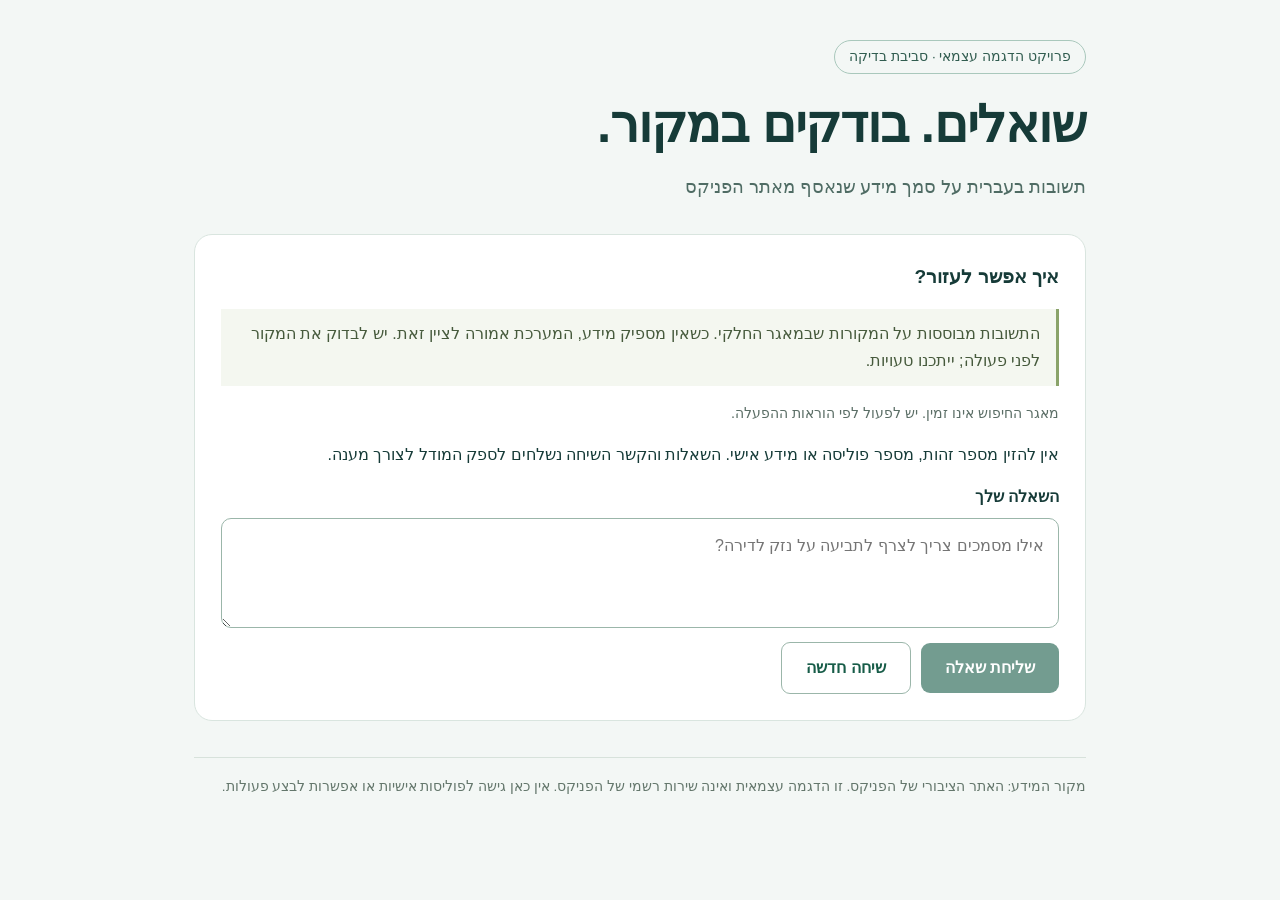
==== templates/index.html @ c669111d "Prepare Phoenix AI assistant submission" ====
<!doctype html>
<html lang="he" dir="rtl">
<head><meta charset="utf-8"><meta name="viewport" content="width=device-width,initial-scale=1"><title>שאלות ותשובות ממקורות הפניקס</title><link rel="stylesheet" href="/static/style.css"><script defer src="/static/app.js"></script></head>
<body><main class="shell"><header><span class="badge">פרויקט הדגמה עצמאי · סביבת בדיקה</span><h1>שואלים. בודקים במקור.</h1><p>תשובות בעברית על סמך מידע שנאסף מאתר הפניקס</p></header>
<section class="search-panel" aria-labelledby="search-title"><h2 id="search-title">איך אפשר לעזור?</h2><p class="notice">התשובות מבוססות על המקורות שבמאגר החלקי. כשאין מספיק מידע, המערכת אמורה לציין זאת. יש לבדוק את המקור לפני פעולה; ייתכנו טעויות.</p><p id="coverage">טוען את מצב המאגר…</p><p>אין להזין מספר זהות, מספר פוליסה או מידע אישי. השאלות והקשר השיחה נשלחים לספק המודל לצורך מענה.</p>
<form id="search-form"><label for="question">השאלה שלך</label><textarea id="question" maxlength="2000" required rows="3" placeholder="אילו מסמכים צריך לצרף לתביעה על נזק לדירה?"></textarea><button id="submit" type="submit" disabled>שליחת שאלה</button><button id="new-chat" type="button" class="secondary">שיחה חדשה</button></form></section>
<p id="status" role="status" aria-live="polite"></p><section id="results" aria-label="השיחה והמקורות"></section><footer>מקור המידע: האתר הציבורי של הפניקס. זו הדגמה עצמאית ואינה שירות רשמי של הפניקס. אין כאן גישה לפוליסות אישיות או אפשרות לבצע פעולות.</footer></main></body></html>
---- static/style.css ----
:root{font-family:Arial,sans-serif;color:#163b38;background:#f3f7f5;line-height:1.65}*{box-sizing:border-box}body{margin:0}.shell{max-width:940px;margin:auto;padding:40px 24px}header{margin-bottom:32px}.badge{display:inline-block;border:1px solid #a9c8bc;border-radius:30px;padding:5px 14px;font-size:.85rem;color:#315d50}h1{font-size:clamp(2rem,5vw,3.2rem);line-height:1.2;letter-spacing:-1px;margin:20px 0 12px}header p{font-size:1.1rem;color:#4f6c64}h2{font-size:1.2rem;margin:0 0 12px}.search-panel,article{background:white;border:1px solid #d9e5df;border-radius:18px;padding:26px;margin-bottom:20px}.notice{background:#f4f7f0;border-right:3px solid #8aa36a;padding:12px 16px;color:#465a3c}#coverage,small{color:#5b6e66;font-size:.9rem}label{display:block;font-weight:bold;margin-bottom:8px}textarea{display:block;width:100%;border:1px solid #9bb6aa;border-radius:10px;padding:14px;font:inherit;resize:vertical;color:inherit}textarea:focus,button:focus-visible,a:focus-visible{outline:3px solid #7caa90;outline-offset:3px}button{background:#175c48;color:white;border:0;border-radius:9px;padding:12px 24px;font:inherit;font-weight:bold;margin-top:14px;cursor:pointer}button:disabled{opacity:.6;cursor:wait}.source-text{white-space:pre-wrap;overflow-wrap:anywhere;font-size:.95rem;color:#344f46;border-top:1px solid #e1e9e5;padding-top:14px}a{color:#12624b;font-weight:bold;overflow-wrap:anywhere}small{display:block;margin-top:8px}footer{margin-top:36px;border-top:1px solid #d7e2db;padding-top:18px;font-size:.85rem;color:#64776c}@media(max-width:600px){.shell{padding:24px 14px}.search-panel,article{padding:18px}button{width:100%}}

.secondary{background:transparent;color:#175c48;border:1px solid #9bb6aa;margin-inline-start:10px}details{margin-top:16px;border-top:1px solid #d9e5df;padding-top:12px}summary{cursor:pointer;font-weight:bold}.answer-text{white-space:pre-wrap;overflow-wrap:anywhere}
.claim-proof{border:1px solid #d9e5df;border-radius:10px;background:#f7faf8;padding:10px 14px;margin-bottom:18px}.claim-proof summary{font-size:.9rem}.claim-proof blockquote{white-space:pre-wrap;overflow-wrap:anywhere;border-right:3px solid #8aa36a;margin:12px 0;padding:8px 14px;color:#344f46}
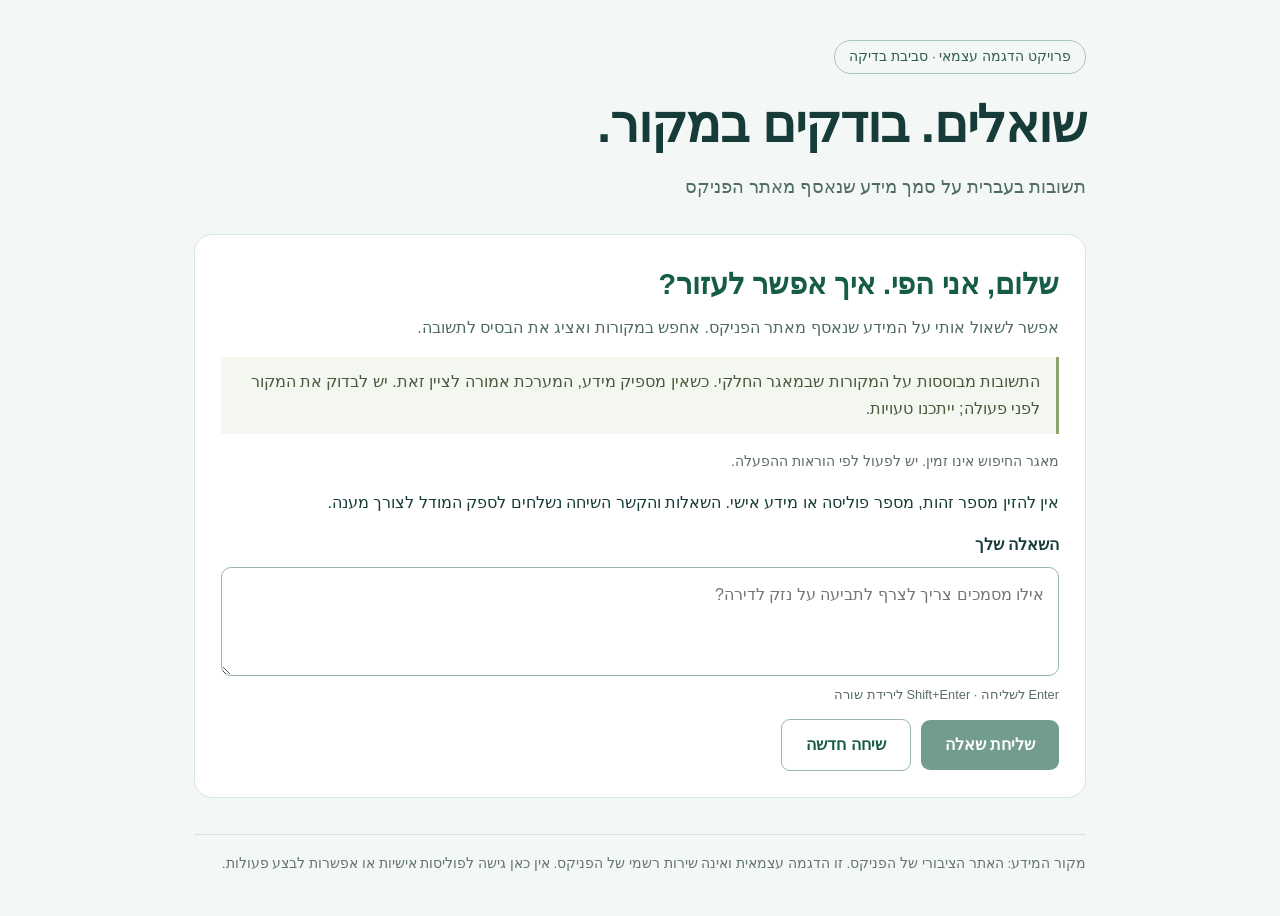
==== commit 8a4c9de7: "Improve greeting, loading indicator and answer links" ====
--- a/templates/index.html
+++ b/templates/index.html
@@ -2,6 +2,6 @@
 <html lang="he" dir="rtl">
 <head><meta charset="utf-8"><meta name="viewport" content="width=device-width,initial-scale=1"><title>שאלות ותשובות ממקורות הפניקס</title><link rel="stylesheet" href="/static/style.css"><script defer src="/static/app.js"></script></head>
 <body><main class="shell"><header><span class="badge">פרויקט הדגמה עצמאי · סביבת בדיקה</span><h1>שואלים. בודקים במקור.</h1><p>תשובות בעברית על סמך מידע שנאסף מאתר הפניקס</p></header>
-<section class="search-panel" aria-labelledby="search-title"><h2 id="search-title">איך אפשר לעזור?</h2><p class="notice">התשובות מבוססות על המקורות שבמאגר החלקי. כשאין מספיק מידע, המערכת אמורה לציין זאת. יש לבדוק את המקור לפני פעולה; ייתכנו טעויות.</p><p id="coverage">טוען את מצב המאגר…</p><p>אין להזין מספר זהות, מספר פוליסה או מידע אישי. השאלות והקשר השיחה נשלחים לספק המודל לצורך מענה.</p>
-<form id="search-form"><label for="question">השאלה שלך</label><textarea id="question" maxlength="2000" required rows="3" placeholder="אילו מסמכים צריך לצרף לתביעה על נזק לדירה?"></textarea><button id="submit" type="submit" disabled>שליחת שאלה</button><button id="new-chat" type="button" class="secondary">שיחה חדשה</button></form></section>
+<section class="search-panel" aria-labelledby="search-title"><h2 id="search-title" class="greeting">שלום, אני הפי. איך אפשר לעזור?</h2><p class="intro">אפשר לשאול אותי על המידע שנאסף מאתר הפניקס. אחפש במקורות ואציג את הבסיס לתשובה.</p><p class="notice">התשובות מבוססות על המקורות שבמאגר החלקי. כשאין מספיק מידע, המערכת אמורה לציין זאת. יש לבדוק את המקור לפני פעולה; ייתכנו טעויות.</p><p id="coverage">טוען את מצב המאגר…</p><p>אין להזין מספר זהות, מספר פוליסה או מידע אישי. השאלות והקשר השיחה נשלחים לספק המודל לצורך מענה.</p>
+<form id="search-form"><label for="question">השאלה שלך</label><textarea id="question" aria-describedby="keyboard-hint" maxlength="2000" required rows="3" placeholder="אילו מסמכים צריך לצרף לתביעה על נזק לדירה?"></textarea><small id="keyboard-hint">Enter לשליחה · Shift+Enter לירידת שורה</small><button id="submit" type="submit" disabled>שליחת שאלה</button><button id="new-chat" type="button" class="secondary">שיחה חדשה</button></form></section>
 <p id="status" role="status" aria-live="polite"></p><section id="results" aria-label="השיחה והמקורות"></section><footer>מקור המידע: האתר הציבורי של הפניקס. זו הדגמה עצמאית ואינה שירות רשמי של הפניקס. אין כאן גישה לפוליסות אישיות או אפשרות לבצע פעולות.</footer></main></body></html>
--- a/static/style.css
+++ b/static/style.css
@@ -2,3 +2,5 @@
 
 .secondary{background:transparent;color:#175c48;border:1px solid #9bb6aa;margin-inline-start:10px}details{margin-top:16px;border-top:1px solid #d9e5df;padding-top:12px}summary{cursor:pointer;font-weight:bold}.answer-text{white-space:pre-wrap;overflow-wrap:anywhere}
 .claim-proof{border:1px solid #d9e5df;border-radius:10px;background:#f7faf8;padding:10px 14px;margin-bottom:18px}.claim-proof summary{font-size:.9rem}.claim-proof blockquote{white-space:pre-wrap;overflow-wrap:anywhere;border-right:3px solid #8aa36a;margin:12px 0;padding:8px 14px;color:#344f46}
+
+.greeting{font-size:clamp(1.35rem,3.6vw,1.8rem);color:#175c48;margin-bottom:6px}.intro{color:#4f6c64;margin-top:0}#keyboard-hint{font-size:.8rem}#status.is-loading{display:flex;align-items:center;gap:12px;padding:12px 0}#status.is-loading::before{content:"";display:inline-block;flex:0 0 28px;width:28px;height:28px;border:3px solid #cfe1d7;border-top-color:#175c48;border-inline-end-color:#91ab73;border-radius:50%;animation:happy-spin .9s linear infinite}@keyframes happy-spin{to{transform:rotate(360deg)}}@media(prefers-reduced-motion:reduce){#status.is-loading::before{animation:none}}
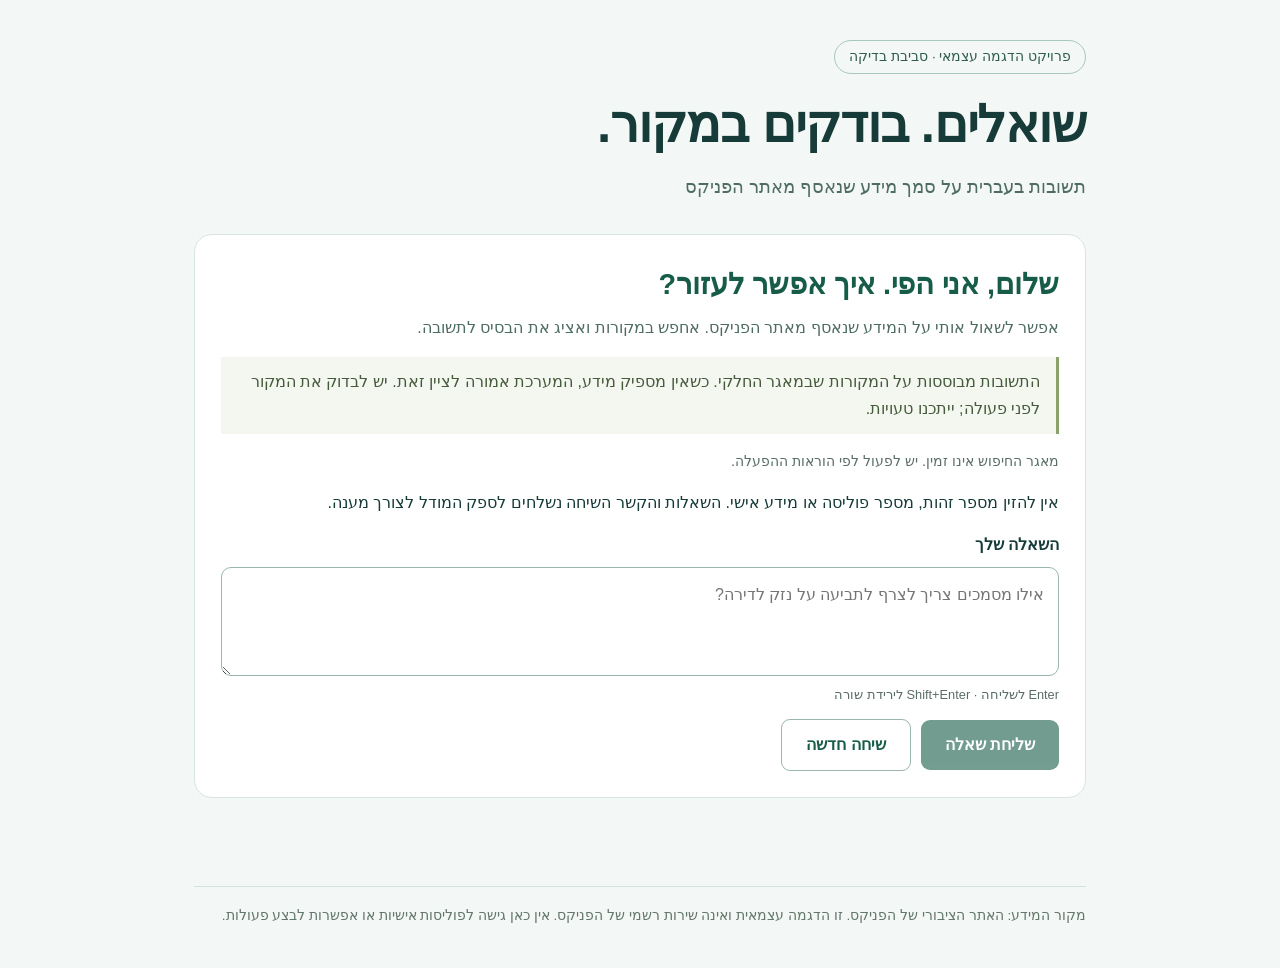
==== commit 93fa01d2: "Animate original Phoenix logo while waiting" ====
--- a/templates/index.html
+++ b/templates/index.html
@@ -4,4 +4,4 @@
 <body><main class="shell"><header><span class="badge">פרויקט הדגמה עצמאי · סביבת בדיקה</span><h1>שואלים. בודקים במקור.</h1><p>תשובות בעברית על סמך מידע שנאסף מאתר הפניקס</p></header>
 <section class="search-panel" aria-labelledby="search-title"><h2 id="search-title" class="greeting">שלום, אני הפי. איך אפשר לעזור?</h2><p class="intro">אפשר לשאול אותי על המידע שנאסף מאתר הפניקס. אחפש במקורות ואציג את הבסיס לתשובה.</p><p class="notice">התשובות מבוססות על המקורות שבמאגר החלקי. כשאין מספיק מידע, המערכת אמורה לציין זאת. יש לבדוק את המקור לפני פעולה; ייתכנו טעויות.</p><p id="coverage">טוען את מצב המאגר…</p><p>אין להזין מספר זהות, מספר פוליסה או מידע אישי. השאלות והקשר השיחה נשלחים לספק המודל לצורך מענה.</p>
 <form id="search-form"><label for="question">השאלה שלך</label><textarea id="question" aria-describedby="keyboard-hint" maxlength="2000" required rows="3" placeholder="אילו מסמכים צריך לצרף לתביעה על נזק לדירה?"></textarea><small id="keyboard-hint">Enter לשליחה · Shift+Enter לירידת שורה</small><button id="submit" type="submit" disabled>שליחת שאלה</button><button id="new-chat" type="button" class="secondary">שיחה חדשה</button></form></section>
-<p id="status" role="status" aria-live="polite"></p><section id="results" aria-label="השיחה והמקורות"></section><footer>מקור המידע: האתר הציבורי של הפניקס. זו הדגמה עצמאית ואינה שירות רשמי של הפניקס. אין כאן גישה לפוליסות אישיות או אפשרות לבצע פעולות.</footer></main></body></html>
+<div class="response-status"><span id="loading-brand" class="loading-brand" hidden aria-hidden="true"><img src="/static/phoenix-logo.png" width="119" height="42" alt=""></span><p id="status" role="status" aria-live="polite"></p></div><section id="results" aria-label="השיחה והמקורות"></section><footer>מקור המידע: האתר הציבורי של הפניקס. זו הדגמה עצמאית ואינה שירות רשמי של הפניקס. אין כאן גישה לפוליסות אישיות או אפשרות לבצע פעולות.</footer></main></body></html>
--- a/static/style.css
+++ b/static/style.css
@@ -4,3 +4,6 @@
 .claim-proof{border:1px solid #d9e5df;border-radius:10px;background:#f7faf8;padding:10px 14px;margin-bottom:18px}.claim-proof summary{font-size:.9rem}.claim-proof blockquote{white-space:pre-wrap;overflow-wrap:anywhere;border-right:3px solid #8aa36a;margin:12px 0;padding:8px 14px;color:#344f46}
 
 .greeting{font-size:clamp(1.35rem,3.6vw,1.8rem);color:#175c48;margin-bottom:6px}.intro{color:#4f6c64;margin-top:0}#keyboard-hint{font-size:.8rem}#status.is-loading{display:flex;align-items:center;gap:12px;padding:12px 0}#status.is-loading::before{content:"";display:inline-block;flex:0 0 28px;width:28px;height:28px;border:3px solid #cfe1d7;border-top-color:#175c48;border-inline-end-color:#91ab73;border-radius:50%;animation:happy-spin .9s linear infinite}@keyframes happy-spin{to{transform:rotate(360deg)}}@media(prefers-reduced-motion:reduce){#status.is-loading::before{animation:none}}
+
+/* Original Phoenix logo, animated with CSS only while a request is pending. */
+.response-status{display:flex;align-items:center;gap:16px;flex-wrap:wrap}.loading-brand{display:inline-flex;align-items:center;justify-content:center;position:relative;isolation:isolate;overflow:hidden;background:#111c3f;border-radius:12px;padding:12px 18px;flex-shrink:0}.loading-brand[hidden]{display:none}.loading-brand img{display:block;width:119px;height:42px;animation:phoenix-breathe 2.2s ease-in-out infinite alternate}.loading-brand::after{content:"";position:absolute;inset:0;pointer-events:none;background:linear-gradient(105deg,transparent 35%,rgba(255,255,255,.95) 50%,transparent 65%);background-size:250% 100%;-webkit-mask:url('/static/phoenix-logo.png') center / 119px 42px no-repeat;mask:url('/static/phoenix-logo.png') center / 119px 42px no-repeat;animation:phoenix-light 2.2s ease-in-out infinite alternate}#status.is-loading::before{display:none}@keyframes phoenix-light{from{background-position:150% 0}to{background-position:-150% 0}}@keyframes phoenix-breathe{from{opacity:.68}to{opacity:1}}@media(prefers-reduced-motion:reduce){.loading-brand img,.loading-brand::after{animation:none}}
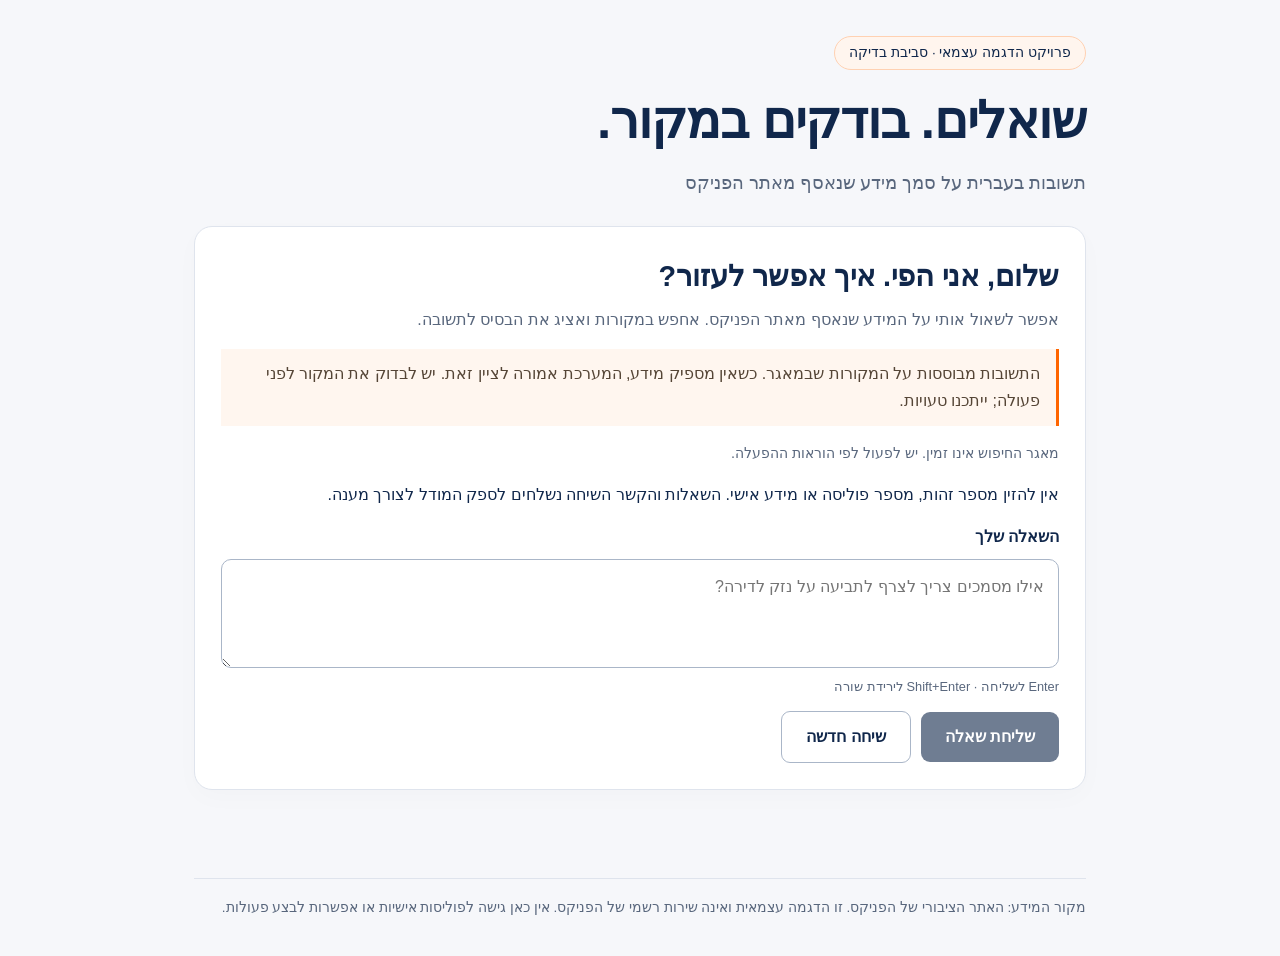
==== commit 19d7918d: "Update Happy branding and interface wording" ====
--- a/templates/index.html
+++ b/templates/index.html
@@ -1,7 +1,7 @@
 <!doctype html>
 <html lang="he" dir="rtl">
-<head><meta charset="utf-8"><meta name="viewport" content="width=device-width,initial-scale=1"><title>שאלות ותשובות ממקורות הפניקס</title><link rel="stylesheet" href="/static/style.css"><script defer src="/static/app.js"></script></head>
+<head><meta charset="utf-8"><meta name="viewport" content="width=device-width,initial-scale=1"><link rel="icon" type="image/png" href="/static/happy-bot.png?v=1"><meta name="theme-color" content="#10274b"><title>שאלות ותשובות ממקורות הפניקס</title><link rel="stylesheet" href="/static/style.css?v=happy-orange-2"><script defer src="/static/app.js?v=happy-orange-2"></script></head>
 <body><main class="shell"><header><span class="badge">פרויקט הדגמה עצמאי · סביבת בדיקה</span><h1>שואלים. בודקים במקור.</h1><p>תשובות בעברית על סמך מידע שנאסף מאתר הפניקס</p></header>
-<section class="search-panel" aria-labelledby="search-title"><h2 id="search-title" class="greeting">שלום, אני הפי. איך אפשר לעזור?</h2><p class="intro">אפשר לשאול אותי על המידע שנאסף מאתר הפניקס. אחפש במקורות ואציג את הבסיס לתשובה.</p><p class="notice">התשובות מבוססות על המקורות שבמאגר החלקי. כשאין מספיק מידע, המערכת אמורה לציין זאת. יש לבדוק את המקור לפני פעולה; ייתכנו טעויות.</p><p id="coverage">טוען את מצב המאגר…</p><p>אין להזין מספר זהות, מספר פוליסה או מידע אישי. השאלות והקשר השיחה נשלחים לספק המודל לצורך מענה.</p>
+<section class="search-panel" aria-labelledby="search-title"><h2 id="search-title" class="greeting">שלום, אני הפי. איך אפשר לעזור?</h2><p class="intro">אפשר לשאול אותי על המידע שנאסף מאתר הפניקס. אחפש במקורות ואציג את הבסיס לתשובה.</p><p class="notice">התשובות מבוססות על המקורות שבמאגר. כשאין מספיק מידע, המערכת אמורה לציין זאת. יש לבדוק את המקור לפני פעולה; ייתכנו טעויות.</p><p id="coverage">טוען את מצב המאגר…</p><p>אין להזין מספר זהות, מספר פוליסה או מידע אישי. השאלות והקשר השיחה נשלחים לספק המודל לצורך מענה.</p>
 <form id="search-form"><label for="question">השאלה שלך</label><textarea id="question" aria-describedby="keyboard-hint" maxlength="2000" required rows="3" placeholder="אילו מסמכים צריך לצרף לתביעה על נזק לדירה?"></textarea><small id="keyboard-hint">Enter לשליחה · Shift+Enter לירידת שורה</small><button id="submit" type="submit" disabled>שליחת שאלה</button><button id="new-chat" type="button" class="secondary">שיחה חדשה</button></form></section>
-<div class="response-status"><span id="loading-brand" class="loading-brand" hidden aria-hidden="true"><img src="/static/phoenix-logo.png" width="119" height="42" alt=""></span><p id="status" role="status" aria-live="polite"></p></div><section id="results" aria-label="השיחה והמקורות"></section><footer>מקור המידע: האתר הציבורי של הפניקס. זו הדגמה עצמאית ואינה שירות רשמי של הפניקס. אין כאן גישה לפוליסות אישיות או אפשרות לבצע פעולות.</footer></main></body></html>
+<div class="response-status"><span id="loading-brand" class="loading-brand" hidden aria-hidden="true"><span class="bot-face"><img src="/static/happy-bot.png" width="112" height="112" alt=""><svg class="bot-visor" viewBox="0 0 348 154" aria-hidden="true" focusable="false"><defs><linearGradient id="visor-blue" x2="1" y2="1"><stop stop-color="#142f57"/><stop offset="1" stop-color="#0d2041"/></linearGradient></defs><rect width="348" height="154" rx="77" fill="url(#visor-blue)"/><g class="bot-eyes" fill="none" stroke="#ff6500" stroke-width="15" stroke-linecap="round"><path d="M78 89 Q104 50 130 89"/><path d="M219 89 Q245 50 271 89"/></g></svg></span><span class="loading-dots"><i></i><i></i><i></i></span></span><p id="status" role="status" aria-live="polite"></p></div><section id="results" aria-label="השיחה והמקורות"></section><footer>מקור המידע: האתר הציבורי של הפניקס. זו הדגמה עצמאית ואינה שירות רשמי של הפניקס. אין כאן גישה לפוליסות אישיות או אפשרות לבצע פעולות.</footer></main></body></html>
--- a/static/style.css
+++ b/static/style.css
@@ -1,9 +1,8 @@
-:root{font-family:Arial,sans-serif;color:#163b38;background:#f3f7f5;line-height:1.65}*{box-sizing:border-box}body{margin:0}.shell{max-width:940px;margin:auto;padding:40px 24px}header{margin-bottom:32px}.badge{display:inline-block;border:1px solid #a9c8bc;border-radius:30px;padding:5px 14px;font-size:.85rem;color:#315d50}h1{font-size:clamp(2rem,5vw,3.2rem);line-height:1.2;letter-spacing:-1px;margin:20px 0 12px}header p{font-size:1.1rem;color:#4f6c64}h2{font-size:1.2rem;margin:0 0 12px}.search-panel,article{background:white;border:1px solid #d9e5df;border-radius:18px;padding:26px;margin-bottom:20px}.notice{background:#f4f7f0;border-right:3px solid #8aa36a;padding:12px 16px;color:#465a3c}#coverage,small{color:#5b6e66;font-size:.9rem}label{display:block;font-weight:bold;margin-bottom:8px}textarea{display:block;width:100%;border:1px solid #9bb6aa;border-radius:10px;padding:14px;font:inherit;resize:vertical;color:inherit}textarea:focus,button:focus-visible,a:focus-visible{outline:3px solid #7caa90;outline-offset:3px}button{background:#175c48;color:white;border:0;border-radius:9px;padding:12px 24px;font:inherit;font-weight:bold;margin-top:14px;cursor:pointer}button:disabled{opacity:.6;cursor:wait}.source-text{white-space:pre-wrap;overflow-wrap:anywhere;font-size:.95rem;color:#344f46;border-top:1px solid #e1e9e5;padding-top:14px}a{color:#12624b;font-weight:bold;overflow-wrap:anywhere}small{display:block;margin-top:8px}footer{margin-top:36px;border-top:1px solid #d7e2db;padding-top:18px;font-size:.85rem;color:#64776c}@media(max-width:600px){.shell{padding:24px 14px}.search-panel,article{padding:18px}button{width:100%}}
-
-.secondary{background:transparent;color:#175c48;border:1px solid #9bb6aa;margin-inline-start:10px}details{margin-top:16px;border-top:1px solid #d9e5df;padding-top:12px}summary{cursor:pointer;font-weight:bold}.answer-text{white-space:pre-wrap;overflow-wrap:anywhere}
-.claim-proof{border:1px solid #d9e5df;border-radius:10px;background:#f7faf8;padding:10px 14px;margin-bottom:18px}.claim-proof summary{font-size:.9rem}.claim-proof blockquote{white-space:pre-wrap;overflow-wrap:anywhere;border-right:3px solid #8aa36a;margin:12px 0;padding:8px 14px;color:#344f46}
-
-.greeting{font-size:clamp(1.35rem,3.6vw,1.8rem);color:#175c48;margin-bottom:6px}.intro{color:#4f6c64;margin-top:0}#keyboard-hint{font-size:.8rem}#status.is-loading{display:flex;align-items:center;gap:12px;padding:12px 0}#status.is-loading::before{content:"";display:inline-block;flex:0 0 28px;width:28px;height:28px;border:3px solid #cfe1d7;border-top-color:#175c48;border-inline-end-color:#91ab73;border-radius:50%;animation:happy-spin .9s linear infinite}@keyframes happy-spin{to{transform:rotate(360deg)}}@media(prefers-reduced-motion:reduce){#status.is-loading::before{animation:none}}
-
-/* Original Phoenix logo, animated with CSS only while a request is pending. */
-.response-status{display:flex;align-items:center;gap:16px;flex-wrap:wrap}.loading-brand{display:inline-flex;align-items:center;justify-content:center;position:relative;isolation:isolate;overflow:hidden;background:#111c3f;border-radius:12px;padding:12px 18px;flex-shrink:0}.loading-brand[hidden]{display:none}.loading-brand img{display:block;width:119px;height:42px;animation:phoenix-breathe 2.2s ease-in-out infinite alternate}.loading-brand::after{content:"";position:absolute;inset:0;pointer-events:none;background:linear-gradient(105deg,transparent 35%,rgba(255,255,255,.95) 50%,transparent 65%);background-size:250% 100%;-webkit-mask:url('/static/phoenix-logo.png') center / 119px 42px no-repeat;mask:url('/static/phoenix-logo.png') center / 119px 42px no-repeat;animation:phoenix-light 2.2s ease-in-out infinite alternate}#status.is-loading::before{display:none}@keyframes phoenix-light{from{background-position:150% 0}to{background-position:-150% 0}}@keyframes phoenix-breathe{from{opacity:.68}to{opacity:1}}@media(prefers-reduced-motion:reduce){.loading-brand img,.loading-brand::after{animation:none}}
+/* Phoenix-inspired palette matched to the supplied Happy bot logo. */
+:root{font-family:Arial,sans-serif;color:#10274b;background:#f6f7fa;line-height:1.65;--orange:#ff6500;--navy:#10274b;--muted:#59677d;--border:#dfe4ed}
+*{box-sizing:border-box}body{margin:0}.shell{max-width:940px;margin:auto;padding:36px 24px}header{margin-bottom:28px;position:relative}.header-bot{display:block;object-fit:contain;margin-bottom:8px}.badge{display:inline-block;border:1px solid #ffd1b2;border-radius:30px;padding:5px 14px;font-size:.85rem;color:var(--navy);background:#fff5ee}h1{font-size:clamp(2rem,5vw,3.2rem);line-height:1.2;letter-spacing:-1px;margin:20px 0 12px}header p{font-size:1.1rem;color:var(--muted)}h2{font-size:1.2rem;margin:0 0 12px}.search-panel,article{background:white;border:1px solid var(--border);border-radius:18px;padding:26px;margin-bottom:20px;box-shadow:0 8px 26px #10274b05}.notice{background:#fff6ef;border-right:3px solid var(--orange);padding:12px 16px;color:#554536}#coverage,small{color:var(--muted);font-size:.9rem}label{display:block;font-weight:bold;margin-bottom:8px}textarea{display:block;width:100%;border:1px solid #aab6c8;border-radius:10px;padding:14px;font:inherit;resize:vertical;color:inherit;background:#fff}textarea:focus,button:focus-visible,a:focus-visible{outline:3px solid #ffb786;outline-offset:3px}button{background:var(--navy);color:white;border:0;border-radius:9px;padding:12px 24px;font:inherit;font-weight:bold;margin-top:14px;cursor:pointer}button:hover:not(:disabled){background:#203e68}button:disabled{opacity:.6;cursor:wait}.secondary{background:transparent;color:var(--navy);border:1px solid #aab6c8;margin-inline-start:10px}.secondary:hover:not(:disabled){background:#fff3e9}.source-text{white-space:pre-wrap;overflow-wrap:anywhere;font-size:.95rem;color:#3f506a;border-top:1px solid var(--border);padding-top:14px}a{color:#183f79;font-weight:bold;overflow-wrap:anywhere;text-decoration-thickness:1px;text-underline-offset:3px}small{display:block;margin-top:8px}footer{margin-top:36px;border-top:1px solid var(--border);padding-top:18px;font-size:.85rem;color:var(--muted)}details{margin-top:16px;border-top:1px solid var(--border);padding-top:12px}summary{cursor:pointer;font-weight:bold}.answer-text{white-space:pre-wrap;overflow-wrap:anywhere}.claim-proof{border:1px solid var(--border);border-radius:10px;background:#f7f9fc;padding:10px 14px;margin-bottom:18px}.claim-proof summary{font-size:.9rem}.claim-proof blockquote{white-space:pre-wrap;overflow-wrap:anywhere;border-right:3px solid var(--orange);margin:12px 0;padding:8px 14px;color:#3f506a}.greeting{font-size:clamp(1.35rem,3.6vw,1.8rem);color:var(--navy);margin-bottom:6px}.intro{color:var(--muted);margin-top:0}#keyboard-hint{font-size:.8rem}
+/* Keep the original transparent PNG; animate separate eye and dot elements. */
+.response-status{display:flex;align-items:center;gap:16px;flex-wrap:wrap;min-height:28px}.loading-brand{display:inline-flex;align-items:center;gap:16px;background:transparent;flex-shrink:0;direction:ltr}.loading-brand[hidden]{display:none}.bot-face{position:relative;display:block;width:112px;height:112px}.bot-face img{display:block;width:100%;height:100%;object-fit:contain}.bot-visor{position:absolute;left:60.9%;top:48.8%;width:27.8%;height:12.5%;overflow:visible}.bot-eyes{transform-box:fill-box;transform-origin:center;animation:happy-eyes 5s ease-in-out infinite}.loading-dots{display:inline-flex;gap:7px;align-items:center}.loading-dots i{display:block;width:8px;height:8px;border-radius:50%;background:var(--navy);animation:happy-dot 1.3s ease-in-out infinite}.loading-dots i:nth-child(2){animation-delay:.16s}.loading-dots i:nth-child(3){animation-delay:.32s}#status.is-loading{color:var(--navy);font-weight:bold}#status.is-loading::before{display:none}
+@keyframes happy-eyes{0%,20%,49%,70%,100%{transform:translateX(0) scaleY(1)}30%,38%{transform:translateX(-8px) scaleY(1)}43%,76%{transform:translateX(0) scaleY(.12)}46%,79%{transform:translateX(0) scaleY(1)}58%,65%{transform:translateX(8px) scaleY(1)}}@keyframes happy-dot{0%,70%,100%{opacity:.25;transform:translateY(0)}35%{opacity:1;transform:translateY(-5px)}}
+@media(prefers-reduced-motion:reduce){.bot-eyes,.loading-dots i{animation:none}}
+@media(max-width:600px){.shell{padding:24px 14px}.search-panel,article{padding:18px}button{width:100%}.secondary{margin-inline-start:0}.response-status{gap:8px}.header-bot{width:72px;height:72px}}
